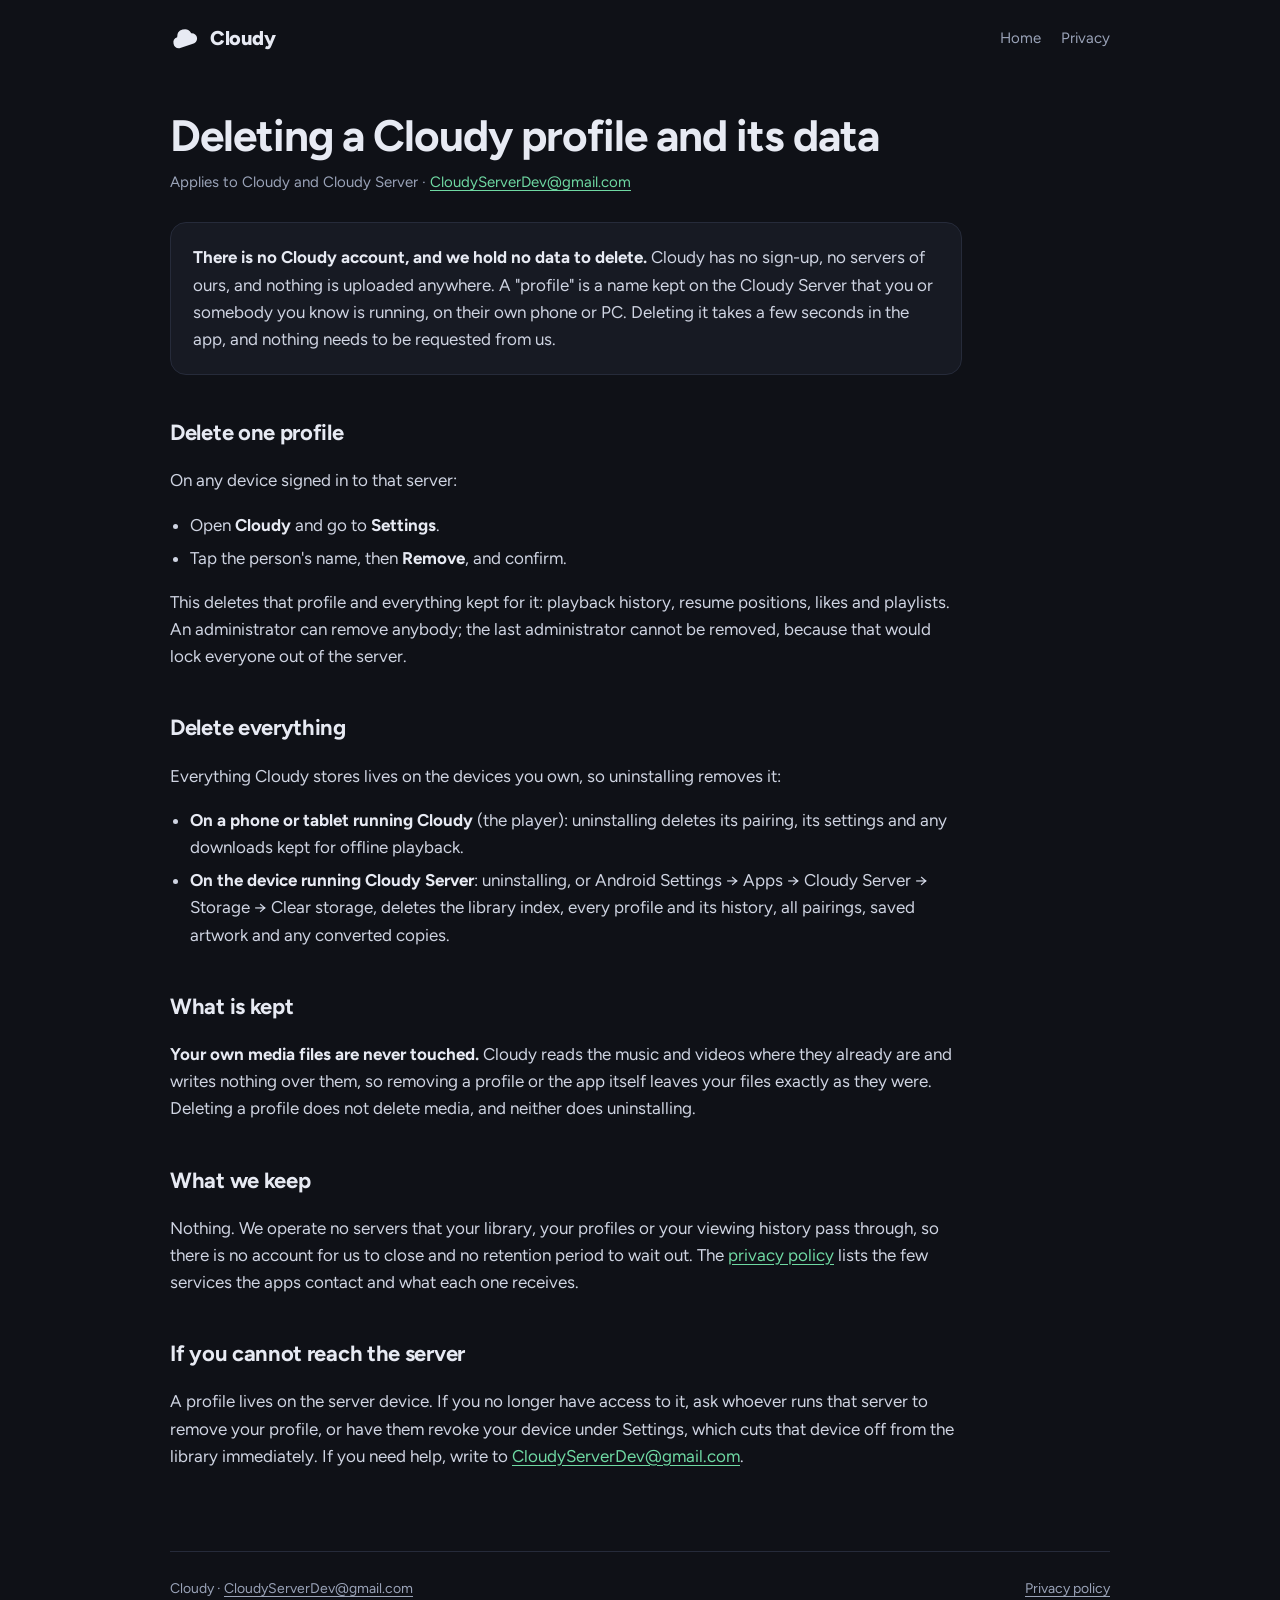
==== delete-account/index.html @ 842e1130 "A page on how to delete a profile and its data Play asks for a deletion URL once an app says people " ====
<!doctype html>
<html lang="en">
<head>
<meta charset="utf-8">
<meta name="viewport" content="width=device-width, initial-scale=1">
<title>Deleting a Cloudy profile</title>
<meta name="description" content="How to delete a Cloudy profile and its data, and what is kept.">
<link rel="icon" href="../assets/cloudy-crown.svg" type="image/svg+xml">
<link rel="icon" href="../assets/cloudy-crown-32.png" sizes="32x32">
<link rel="apple-touch-icon" href="../assets/cloudy-crown-180.png">
<link rel="preconnect" href="https://fonts.googleapis.com">
<link rel="preconnect" href="https://fonts.gstatic.com" crossorigin>
<link rel="stylesheet" href="https://fonts.googleapis.com/css2?family=Figtree:wght@400;600;700;800&display=swap">
<link rel="stylesheet" href="../style.css">
</head>
<body>
<div class="wrap">
  <header class="top">
    <a class="brand" href="../">
      <svg viewBox="0 0 24 24" aria-hidden="true"><g transform="rotate(-8 11.925 12.2375)"><path d="M6.5,19.5A4.5,4.5 0,0 1,5.9 10.6,6 6,0 0,1 17.5,8.9 4.3,4.3 0,0 1,17.1 17.5z"/></g></svg>
      <span class="wordmark">Cloudy</span>
    </a>
    <nav><a href="../">Home</a> <a href="../privacy/">Privacy</a></nav>
  </header>

  <main class="doc">
    <h1>Deleting a Cloudy profile and its data</h1>
    <p class="meta">Applies to Cloudy and Cloudy Server &middot; <a href="mailto:CloudyServerDev@gmail.com">CloudyServerDev@gmail.com</a></p>

    <div class="summary">
      <p><strong>There is no Cloudy account, and we hold no data to delete.</strong> Cloudy has no sign-up, no servers of ours, and nothing is uploaded anywhere. A "profile" is a name kept on the Cloudy Server that you or somebody you know is running, on their own phone or PC. Deleting it takes a few seconds in the app, and nothing needs to be requested from us.</p>
    </div>

    <h2>Delete one profile</h2>
    <p>On any device signed in to that server:</p>
    <ul>
      <li>Open <strong>Cloudy</strong> and go to <strong>Settings</strong>.</li>
      <li>Tap the person's name, then <strong>Remove</strong>, and confirm.</li>
    </ul>
    <p>This deletes that profile and everything kept for it: playback history, resume positions, likes and playlists. An administrator can remove anybody; the last administrator cannot be removed, because that would lock everyone out of the server.</p>

    <h2>Delete everything</h2>
    <p>Everything Cloudy stores lives on the devices you own, so uninstalling removes it:</p>
    <ul>
      <li><strong>On a phone or tablet running Cloudy</strong> (the player): uninstalling deletes its pairing, its settings and any downloads kept for offline playback.</li>
      <li><strong>On the device running Cloudy Server</strong>: uninstalling, or Android Settings &rarr; Apps &rarr; Cloudy Server &rarr; Storage &rarr; Clear storage, deletes the library index, every profile and its history, all pairings, saved artwork and any converted copies.</li>
    </ul>

    <h2>What is kept</h2>
    <p><strong>Your own media files are never touched.</strong> Cloudy reads the music and videos where they already are and writes nothing over them, so removing a profile or the app itself leaves your files exactly as they were. Deleting a profile does not delete media, and neither does uninstalling.</p>

    <h2>What we keep</h2>
    <p>Nothing. We operate no servers that your library, your profiles or your viewing history pass through, so there is no account for us to close and no retention period to wait out. The <a href="../privacy/">privacy policy</a> lists the few services the apps contact and what each one receives.</p>

    <h2>If you cannot reach the server</h2>
    <p>A profile lives on the server device. If you no longer have access to it, ask whoever runs that server to remove your profile, or have them revoke your device under Settings, which cuts that device off from the library immediately. If you need help, write to <a href="mailto:CloudyServerDev@gmail.com">CloudyServerDev@gmail.com</a>.</p>
  </main>

  <footer>
    <span>Cloudy &middot; <a href="mailto:CloudyServerDev@gmail.com">CloudyServerDev@gmail.com</a></span>
    <span><a href="../privacy/">Privacy policy</a></span>
  </footer>
</div>
<script src="../brand.js"></script>
</body>
</html>
---- style.css ----
/* Cloudy's site. Always dark, like the apps: one committed look, painted
   explicitly so it holds on any browser theme. */

:root {
  --bg: #0f1117;
  --surface: #171a23;
  --surface-2: #1e2230;
  --border: #262b3a;
  --text: #e7eaf3;
  --dim: #9aa3b8;
  --server: #6fd9a3;
  --music: #a77ef0;
  --theatre: #ff6f84;
  --gold: #f6c85a;
  color-scheme: dark;
}

* { box-sizing: border-box; }

html, body {
  margin: 0;
  background: var(--bg);
  color: var(--text);
  font: 17px/1.6 "Figtree", "Segoe UI", system-ui, -apple-system, sans-serif;
  -webkit-font-smoothing: antialiased;
}

a { color: var(--server); text-underline-offset: 3px; }
a:hover { color: #9be8c0; }
a:focus-visible { outline: 2px solid var(--server); outline-offset: 3px; border-radius: 4px; }

.wrap {
  max-width: 980px;
  margin: 0 auto;
  padding-inline: 20px;
}

header.top {
  display: flex;
  align-items: center;
  justify-content: space-between;
  gap: 16px;
  padding-block: 22px;
}

.brand {
  display: inline-flex;
  align-items: center;
  gap: 10px;
  color: var(--text);
  text-decoration: none;
  font-weight: 800;
  font-size: 20px;
  letter-spacing: -0.3px;
}
/* currentColor, so the cloud takes whatever colour the name has. */
.brand svg { width: 30px; height: 30px; fill: currentColor; }

/* White at rest. brand.js paints an app colour on the brand while the pointer
   is on it and clears the inline colour on the way out, which lands back
   here; the transition makes both directions a fade rather than a jump. */
.brand {
  transition: color .28s ease;
}
.wordmark { color: inherit; }
.top nav { display: flex; gap: 20px; font-size: 15px; }
.top nav a { color: var(--dim); text-decoration: none; }
.top nav a:hover { color: var(--text); }

/* Home */

.hero {
  padding-block: 56px 40px;
  display: grid;
  gap: 18px;
}
.hero h1 {
  margin: 0;
  font-size: clamp(38px, 7vw, 64px);
  line-height: 1.04;
  letter-spacing: -1.6px;
  font-weight: 800;
  text-wrap: balance;
  max-width: 14ch;
}
.hero p {
  margin: 0;
  max-width: 56ch;
  color: var(--dim);
  font-size: 19px;
}

/* Two columns, so four apps make two even rows rather than three and one. */
.apps {
  display: grid;
  grid-template-columns: repeat(2, minmax(0, 1fr));
  gap: 18px;
  padding-block: 12px 56px;
}
.app {
  background: var(--surface);
  border: 1px solid var(--border);
  border-radius: 22px;
  padding: 22px;
  display: grid;
  grid-template-columns: 64px 1fr;
  gap: 4px 16px;
  align-items: start;
}
.app img {
  grid-row: span 2;
  width: 64px;
  height: 64px;
  border-radius: 15px;
}
.app h2 { margin: 2px 0 0; font-size: 19px; letter-spacing: -0.2px; }
.app p { margin: 0; color: var(--dim); font-size: 15px; }
.app .tag {
  display: inline-block;
  margin-left: 6px;
  padding: 1px 8px;
  border-radius: 999px;
  font-size: 11px;
  font-weight: 700;
  letter-spacing: 0.6px;
  vertical-align: 2px;
  background: rgba(246, 200, 90, 0.14);
  color: var(--gold);
}

.points {
  display: grid;
  grid-template-columns: repeat(auto-fit, minmax(260px, 1fr));
  gap: 28px 36px;
  padding-block: 40px 64px;
  border-top: 1px solid var(--border);
}
.points h3 { margin: 0 0 6px; font-size: 17px; }
.points p { margin: 0; color: var(--dim); font-size: 15px; }

footer {
  border-top: 1px solid var(--border);
  padding-block: 26px 40px;
  color: var(--dim);
  font-size: 14px;
  display: flex;
  flex-wrap: wrap;
  gap: 8px 22px;
  justify-content: space-between;
}
footer a { color: var(--dim); }

/* Policy */

.doc {
  max-width: 72ch;
  padding-block: 28px 64px;
}
.doc h1 {
  font-size: clamp(32px, 5vw, 44px);
  letter-spacing: -1px;
  line-height: 1.1;
  margin: 8px 0 10px;
}
.doc .meta { color: var(--dim); font-size: 15px; margin: 0 0 28px; }
.doc h2 {
  font-size: 22px;
  letter-spacing: -0.3px;
  margin: 40px 0 10px;
}
.doc p, .doc li { color: #cfd4e2; }
.doc strong { color: var(--text); }
.doc ul { padding-left: 1.2em; }
.doc li { margin: 6px 0; }
.summary {
  background: var(--surface);
  border: 1px solid var(--border);
  border-radius: 16px;
  padding: 4px 22px;
}

.table {
  overflow-x: auto;
  border: 1px solid var(--border);
  border-radius: 14px;
  margin: 14px 0;
}
.table table {
  border-collapse: collapse;
  width: 100%;
  min-width: 560px;
  font-size: 15px;
}
.table th, .table td {
  text-align: left;
  vertical-align: top;
  padding: 11px 14px;
  border-bottom: 1px solid var(--border);
}
.table th {
  background: var(--surface-2);
  font-size: 13px;
  letter-spacing: 0.5px;
  text-transform: uppercase;
  color: var(--dim);
}
.table tr:last-child td { border-bottom: 0; }
.table td { color: #cfd4e2; }
.table td:first-child { color: var(--text); font-weight: 600; }

.doc, .doc p, .doc li { overflow-wrap: anywhere; }

@media (max-width: 640px) {
  .apps { grid-template-columns: 1fr; }
}

@media (max-width: 520px) {
  .top nav { gap: 14px; }
  .hero { padding-block: 32px 28px; }
}
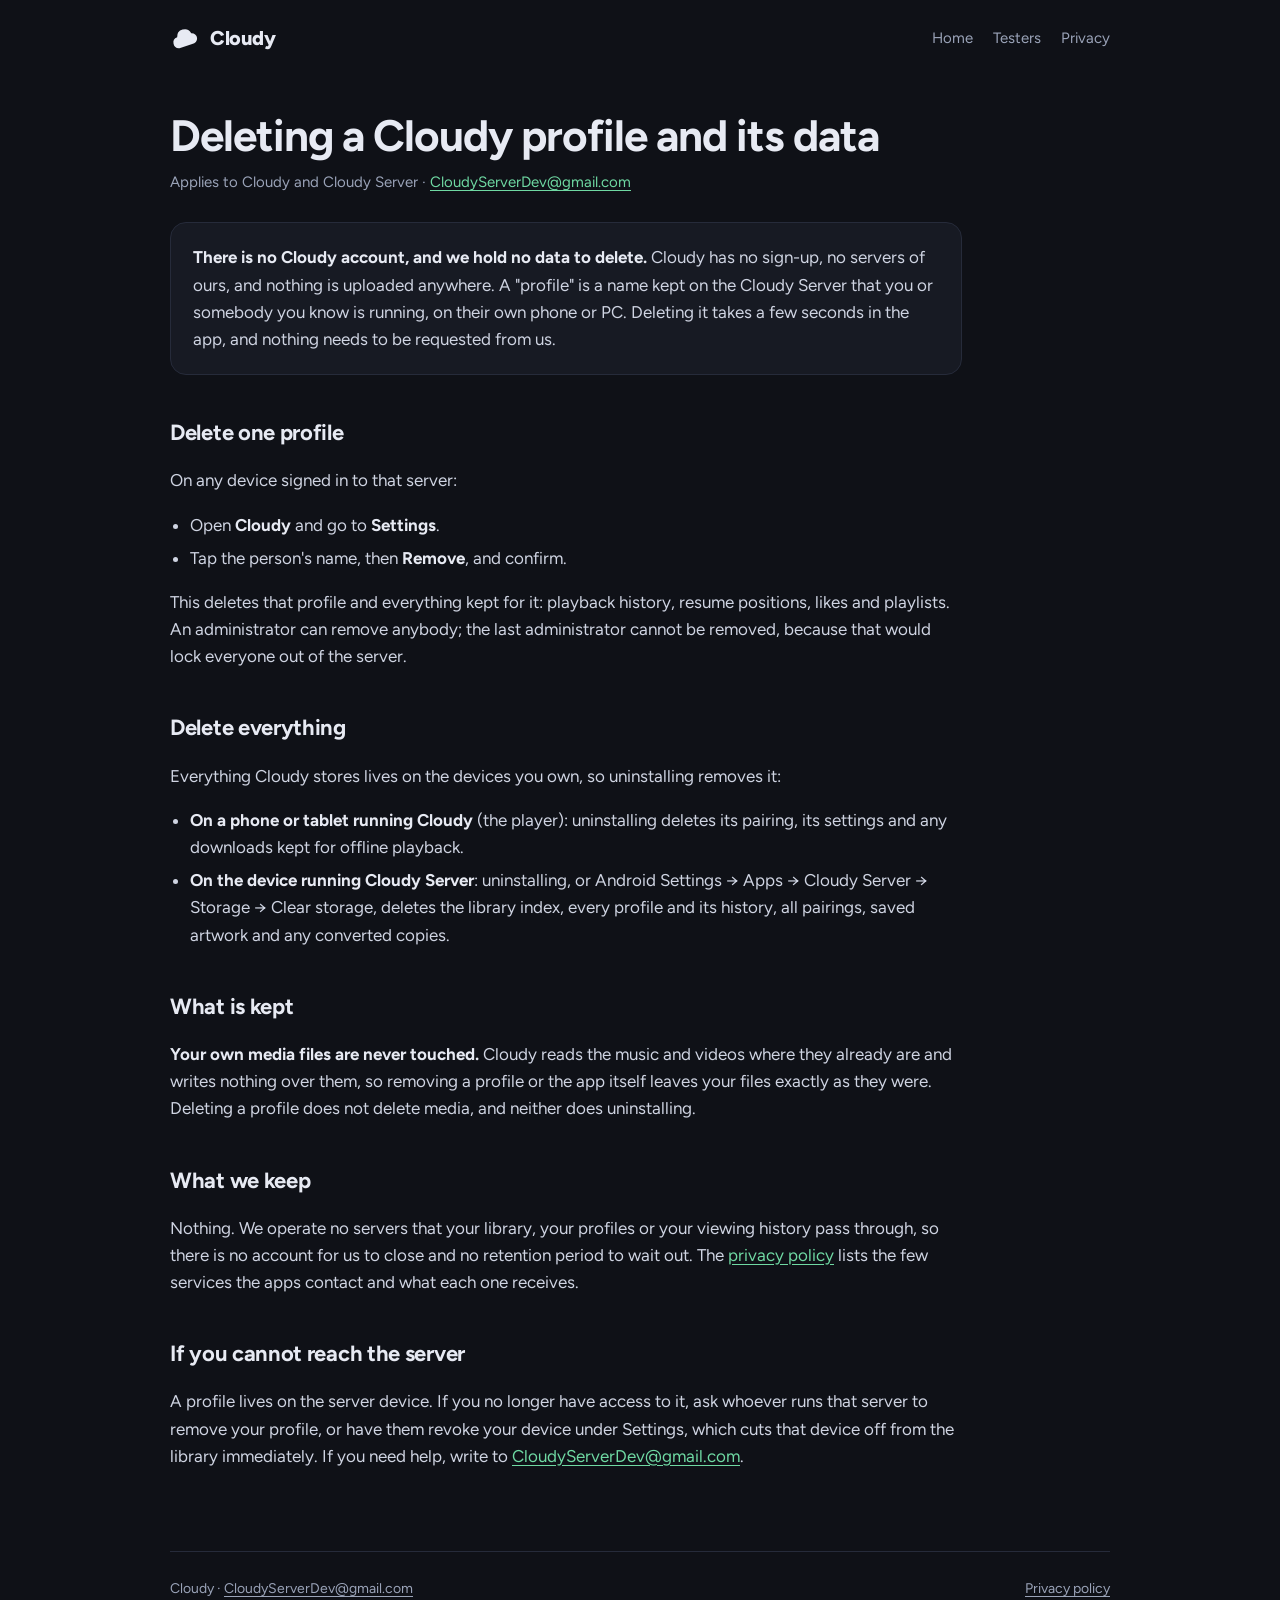
==== commit c7324d5e: "Testers in every page's navigation A Testers link at the top right of every page, marked as the curr" ====
--- a/delete-account/index.html
+++ b/delete-account/index.html
@@ -20,7 +20,7 @@
       <svg viewBox="0 0 24 24" aria-hidden="true"><g transform="rotate(-8 11.925 12.2375)"><path d="M6.5,19.5A4.5,4.5 0,0 1,5.9 10.6,6 6,0 0,1 17.5,8.9 4.3,4.3 0,0 1,17.1 17.5z"/></g></svg>
       <span class="wordmark">Cloudy</span>
     </a>
-    <nav><a href="../">Home</a> <a href="../privacy/">Privacy</a></nav>
+    <nav><a href="../">Home</a> <a href="../testers/">Testers</a> <a href="../privacy/">Privacy</a></nav>
   </header>
 
   <main class="doc">
--- a/style.css
+++ b/style.css
@@ -10,7 +10,7 @@
   --dim: #9aa3b8;
   --server: #6fd9a3;
   --music: #a77ef0;
-  --theatre: #ff6f84;
+  --theater: #ff6f84;
   --gold: #f6c85a;
   color-scheme: dark;
 }
@@ -53,11 +53,11 @@
   font-size: 20px;
   letter-spacing: -0.3px;
 }
-/* currentColor, so the cloud takes whatever colour the name has. */
+/* currentColor, so the cloud takes whatever color the name has. */
 .brand svg { width: 30px; height: 30px; fill: currentColor; }
 
-/* White at rest. brand.js paints an app colour on the brand while the pointer
-   is on it and clears the inline colour on the way out, which lands back
+/* White at rest. brand.js paints an app color on the brand while the pointer
+   is on it and clears the inline color on the way out, which lands back
    here; the transition makes both directions a fade rather than a jump. */
 .brand {
   transition: color .28s ease;
@@ -66,6 +66,13 @@
 .top nav { display: flex; gap: 20px; font-size: 15px; }
 .top nav a { color: var(--dim); text-decoration: none; }
 .top nav a:hover { color: var(--text); }
+/* The page you are on, so the link that goes nowhere looks like it. */
+.top nav a[aria-current="page"] { color: var(--text); font-weight: 600; }
+/* Three links and the wordmark have to share a 320 px phone. */
+@media (max-width: 420px) {
+  .top nav { gap: 4px 14px; font-size: 14px; flex-wrap: wrap; justify-content: flex-end; }
+}
+.top nav a { white-space: nowrap; }
 
 /* Home */
 
